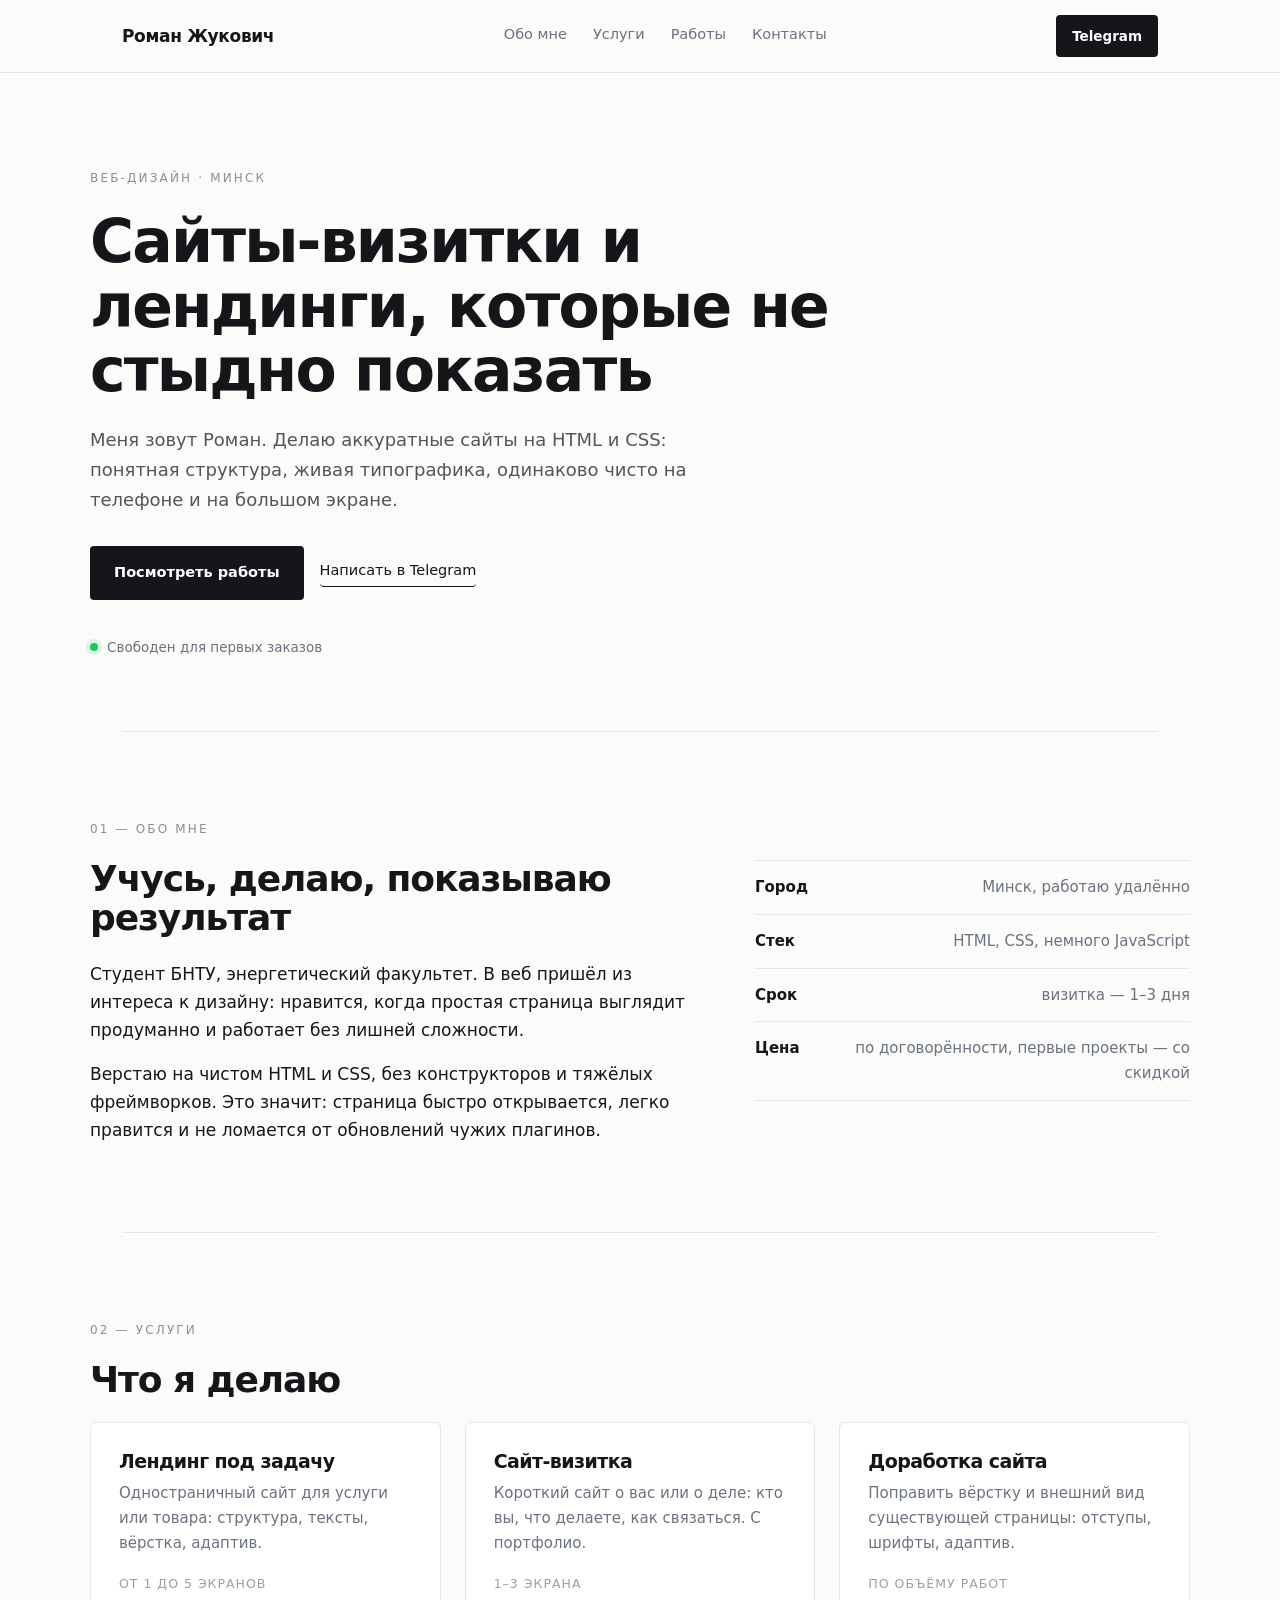
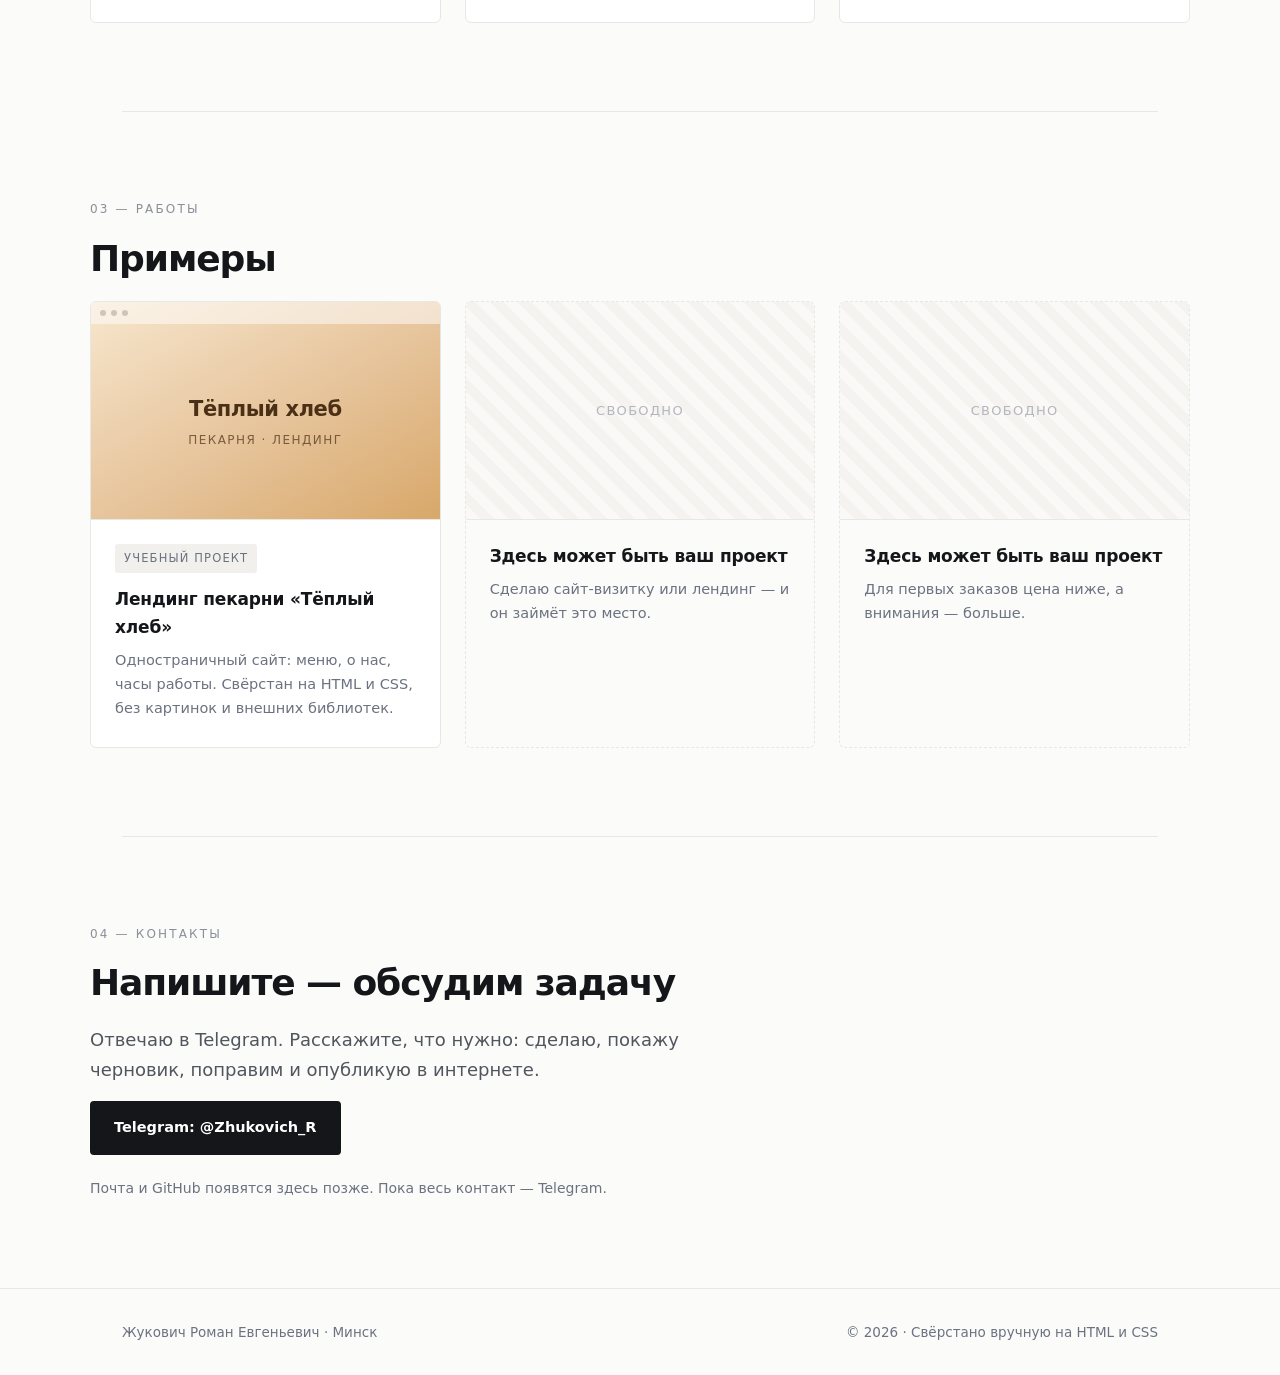
==== index.html @ ef7c9866 "Первый коммит: сайт-визитка и демо-проект пекарни" ====
<!DOCTYPE html>
<html lang="ru">
<head>
<meta charset="utf-8">
<meta name="viewport" content="width=device-width, initial-scale=1">
<title>Роман Жукович — сайты-визитки и лендинги</title>
<meta name="description" content="Начинающий веб-дизайнер из Минска. Сайты-визитки и лендинги на HTML и CSS: понятная структура, аккуратная типографика, адаптив под телефон.">
<link rel="stylesheet" href="style.css">
</head>
<body>

<!-- ================= ШАПКА ================= -->
<header class="site-header">
  <div class="container header-inner">
    <a class="logo" href="index.html">Роман Жукович</a>

    <nav class="nav">
      <a href="#about">Обо мне</a>
      <a href="#services">Услуги</a>
      <a href="#works">Работы</a>
      <a href="#contact">Контакты</a>
    </nav>

    <a class="btn btn-primary btn-small" href="https://t.me/Zhukovich_R" target="_blank" rel="noopener">Telegram</a>
  </div>
</header>

<main>

  <!-- ================= ГЛАВНЫЙ ЭКРАН ================= -->
  <section class="hero container">
    <p class="eyebrow">Веб-дизайн · Минск</p>
    <h1>Сайты-визитки и лендинги, которые не стыдно показать</h1>
    <p class="lead">
      Меня зовут Роман. Делаю аккуратные сайты на HTML и CSS: понятная структура,
      живая типографика, одинаково чисто на телефоне и на большом экране.
    </p>

    <div class="row">
      <a class="btn btn-primary" href="#works">Посмотреть работы</a>
      <a class="btn btn-ghost" href="https://t.me/Zhukovich_R" target="_blank" rel="noopener">Написать в Telegram</a>
    </div>

    <p class="badge"><span class="badge-dot" aria-hidden="true"></span> Свободен для первых заказов</p>
  </section>

  <div class="container"><div class="rule"></div></div>

  <!-- ================= ОБО МНЕ ================= -->
  <section id="about" class="container section">
    <p class="eyebrow">01 — Обо мне</p>

    <div class="two-col">
      <div>
        <h2>Учусь, делаю, показываю результат</h2>
        <p>
          Студент БНТУ, энергетический факультет. В веб пришёл из интереса к дизайну:
          нравится, когда простая страница выглядит продуманно и работает без лишней сложности.
        </p>
        <p>
          Верстаю на чистом HTML и CSS, без конструкторов и тяжёлых фреймворков.
          Это значит: страница быстро открывается, легко правится и не ломается
          от обновлений чужих плагинов.
        </p>
      </div>

      <!-- Короткие факты: клиенту удобно прочитать за 5 секунд -->
      <ul class="facts">
        <li><b>Город</b><span>Минск, работаю удалённо</span></li>
        <li><b>Стек</b><span>HTML, CSS, немного JavaScript</span></li>
        <li><b>Срок</b><span>визитка — 1–3 дня</span></li>
        <li><b>Цена</b><span>по договорённости, первые проекты — со скидкой</span></li>
      </ul>
    </div>
  </section>

  <div class="container"><div class="rule"></div></div>

  <!-- ================= УСЛУГИ ================= -->
  <section id="services" class="container section">
    <p class="eyebrow">02 — Услуги</p>
    <h2>Что я делаю</h2>

    <div class="cards">
      <article class="card">
        <h3>Лендинг под задачу</h3>
        <p>Одностраничный сайт для услуги или товара: структура, тексты, вёрстка, адаптив.</p>
        <p class="card-meta">от 1 до 5 экранов</p>
      </article>

      <article class="card">
        <h3>Сайт-визитка</h3>
        <p>Короткий сайт о вас или о деле: кто вы, что делаете, как связаться. С портфолио.</p>
        <p class="card-meta">1–3 экрана</p>
      </article>

      <article class="card">
        <h3>Доработка сайта</h3>
        <p>Поправить вёрстку и внешний вид существующей страницы: отступы, шрифты, адаптив.</p>
        <p class="card-meta">по объёму работ</p>
      </article>
    </div>
  </section>

  <div class="container"><div class="rule"></div></div>

  <!-- ================= РАБОТЫ ================= -->
  <section id="works" class="container section">
    <p class="eyebrow">03 — Работы</p>
    <h2>Примеры</h2>

    <div class="works">

      <!-- Учебный проект: настоящая ссылка на готовую страницу -->
      <a class="work" href="demo/cafe/index.html">
        <span class="thumb thumb-cafe" aria-hidden="true">
          <span class="thumb-bar"><i></i><i></i><i></i></span>
          <span class="thumb-content">
            <span class="thumb-title">Тёплый хлеб</span>
            <span class="thumb-sub">пекарня · лендинг</span>
          </span>
        </span>
        <span class="work-body">
          <span class="work-tag">Учебный проект</span>
          <strong>Лендинг пекарни «Тёплый хлеб»</strong>
          <span class="work-desc">Одностраничный сайт: меню, о нас, часы работы. Свёрстан на HTML и CSS, без картинок и внешних библиотек.</span>
        </span>
      </a>

      <!-- Свободные слоты: показывают, что портфолио растёт -->
      <article class="work work-empty">
        <span class="thumb thumb-empty" aria-hidden="true"><span>свободно</span></span>
        <span class="work-body">
          <strong>Здесь может быть ваш проект</strong>
          <span class="work-desc">Сделаю сайт-визитку или лендинг — и он займёт это место.</span>
        </span>
      </article>

      <article class="work work-empty">
        <span class="thumb thumb-empty" aria-hidden="true"><span>свободно</span></span>
        <span class="work-body">
          <strong>Здесь может быть ваш проект</strong>
          <span class="work-desc">Для первых заказов цена ниже, а внимания — больше.</span>
        </span>
      </article>

    </div>
  </section>

  <div class="container"><div class="rule"></div></div>

  <!-- ================= КОНТАКТЫ ================= -->
  <section id="contact" class="container section">
    <p class="eyebrow">04 — Контакты</p>
    <h2>Напишите — обсудим задачу</h2>
    <p class="lead">
      Отвечаю в Telegram. Расскажите, что нужно: сделаю, покажу черновик,
      поправим и опубликую в интернете.
    </p>

    <div class="row">
      <a class="btn btn-primary" href="https://t.me/Zhukovich_R" target="_blank" rel="noopener">Telegram: @Zhukovich_R</a>
    </div>

    <!-- TODO: когда появится почта или GitHub — добавить ссылки сюда -->
    <p class="contact-note">
      Почта и GitHub появятся здесь позже. Пока весь контакт — Telegram.
    </p>
  </section>

</main>

<!-- ================= ПОДВАЛ ================= -->
<footer class="site-footer">
  <div class="container footer-inner">
    <p>Жукович Роман Евгеньевич · Минск</p>
    <p>© 2026 · Свёрстано вручную на HTML и CSS</p>
  </div>
</footer>

</body>
</html>
---- style.css ----
/* ============================================================
   Сайт-визитка Романа Жуковича.
   Стиль — «светлый минимализм» (вариант A): много воздуха,
   строгая типографика, один тёмный акцент, тонкие линии.
   ============================================================ */

/* --- Переменные: меняешь здесь — меняется весь сайт --- */
:root {
  --bg: #fbfbfa;          /* фон страницы */
  --surface: #ffffff;     /* фон карточек */
  --ink: #14161a;         /* основной текст и акцент */
  --muted: #6b7280;       /* второстепенный текст */
  --line: #e7e7e3;        /* тонкие линии и рамки */

  --radius: 6px;
  --container: 1100px;
  --pad: 32px;
}

/* --- Базовая зачистка стилей --- */
* { box-sizing: border-box; }

html { scroll-behavior: smooth; }

body {
  margin: 0;
  background: var(--bg);
  color: var(--ink);
  font-family: ui-sans-serif, system-ui, "Segoe UI", Roboto, Arial, sans-serif;
  font-size: 17px;
  line-height: 1.65;
  -webkit-font-smoothing: antialiased;
}

h1, h2, h3 { margin: 0; font-weight: 600; letter-spacing: -.03em; line-height: 1.08; }
h1 { font-size: clamp(34px, 5vw, 60px); max-width: 20ch; }
h2 { font-size: clamp(24px, 3vw, 36px); margin-bottom: 22px; }
h3 { font-size: 19px; margin-bottom: 10px; }

p { margin: 0 0 16px; }
p:last-child { margin-bottom: 0; }

a { color: inherit; }

/* Видимый фокус для клавиатуры — базовая доступность */
a:focus-visible, button:focus-visible {
  outline: 2px solid #2563eb;
  outline-offset: 3px;
  border-radius: 3px;
}

/* --- Сетка --- */
.container {
  max-width: var(--container);
  margin: 0 auto;
  padding: 0 var(--pad);
}

.section { padding: 88px 0; }

.rule { height: 1px; background: var(--line); }

/* --- Шапка --- */
.site-header {
  position: sticky;
  top: 0;
  z-index: 10;
  background: rgba(251, 251, 250, .88);
  backdrop-filter: blur(10px);
  border-bottom: 1px solid var(--line);
}

.header-inner {
  display: flex;
  align-items: center;
  justify-content: space-between;
  gap: 24px;
  min-height: 72px;
}

.logo {
  font-weight: 600;
  letter-spacing: -.02em;
  text-decoration: none;
  white-space: nowrap;
}

.nav {
  display: flex;
  gap: 26px;
  font-size: 14.5px;
}

.nav a {
  text-decoration: none;
  color: var(--muted);
  padding-bottom: 2px;
  border-bottom: 1px solid transparent;
  transition: color .15s, border-color .15s;
}

.nav a:hover { color: var(--ink); border-color: var(--ink); }

/* --- Кнопки --- */
.btn {
  display: inline-block;
  text-decoration: none;
  font-size: 14.5px;
  font-weight: 600;
  border-radius: 4px;
  transition: transform .15s, opacity .15s;
}

.btn-primary {
  background: var(--ink);
  color: #fff;
  padding: 15px 24px;
}

.btn-primary:hover { opacity: .86; transform: translateY(-1px); }

.btn-ghost {
  color: var(--ink);
  border-bottom: 1px solid var(--ink);
  padding-bottom: 3px;
  font-weight: 500;
}

.btn-small { padding: 10px 16px; font-size: 13.5px; }

/* --- Мелкие подписи --- */
.eyebrow {
  font-size: 12px;
  letter-spacing: .18em;
  text-transform: uppercase;
  color: #8a8f98;
  margin-bottom: 20px;
}

.lead {
  font-size: 18px;
  color: #51565e;
  max-width: 58ch;
}

.row { display: flex; flex-wrap: wrap; gap: 16px; align-items: center; }

/* --- Главный экран --- */
.hero { padding: 96px 0 72px; }
.hero h1 { margin-bottom: 22px; }
.hero .lead { margin-bottom: 32px; }

.badge {
  display: inline-flex;
  align-items: center;
  gap: 9px;
  margin-top: 36px;
  font-size: 13.5px;
  color: var(--muted);
}

.badge-dot {
  width: 8px;
  height: 8px;
  border-radius: 50%;
  background: #22c55e;
  box-shadow: 0 0 0 4px rgba(34, 197, 94, .14);
}

/* --- Две колонки (текст + факты) --- */
.two-col {
  display: grid;
  grid-template-columns: minmax(0, 1.4fr) minmax(0, 1fr);
  gap: 56px;
  align-items: start;
}

.facts { list-style: none; margin: 0; padding: 0; }

.facts li {
  display: flex;
  justify-content: space-between;
  gap: 20px;
  padding: 14px 0;
  border-top: 1px solid var(--line);
  font-size: 15px;
}

.facts li:last-child { border-bottom: 1px solid var(--line); }
.facts b { font-weight: 600; white-space: nowrap; }
.facts span { color: var(--muted); text-align: right; }

/* --- Карточки услуг --- */
.cards {
  display: grid;
  grid-template-columns: repeat(3, minmax(0, 1fr));
  gap: 24px;
}

.card {
  background: var(--surface);
  border: 1px solid var(--line);
  border-radius: var(--radius);
  padding: 28px;
  transition: transform .18s, border-color .18s, box-shadow .18s;
}

.card:hover {
  transform: translateY(-3px);
  border-color: #cfcfc9;
  box-shadow: 0 10px 26px rgba(15, 20, 40, .06);
}

.card p { color: var(--muted); font-size: 15px; }

.card-meta {
  margin-top: 18px;
  font-size: 12.5px !important;
  letter-spacing: .08em;
  text-transform: uppercase;
  color: #9aa0a8 !important;
}

/* --- Работы --- */
.works {
  display: grid;
  grid-template-columns: repeat(3, minmax(0, 1fr));
  gap: 24px;
}

.work {
  display: block;
  text-decoration: none;
  color: inherit;
  background: var(--surface);
  border: 1px solid var(--line);
  border-radius: var(--radius);
  overflow: hidden;
  transition: transform .18s, border-color .18s, box-shadow .18s;
}

.work:hover {
  transform: translateY(-3px);
  border-color: #cfcfc9;
  box-shadow: 0 10px 26px rgba(15, 20, 40, .06);
}

/* Свободный слот: пунктирная рамка и без «подпрыгивания» —
   так сразу видно, что работы здесь пока нет */
.work-empty {
  border-style: dashed;
  background: transparent;
}

.work-empty:hover {
  transform: none;
  border-color: #d8d8d2;
  box-shadow: none;
}

/* Миниатюра «как окно браузера», нарисованная только на CSS */
.thumb {
  display: block;
  position: relative;
  aspect-ratio: 16 / 10;
  border-bottom: 1px solid var(--line);
  overflow: hidden;
}

.thumb-cafe { background: linear-gradient(150deg, #f7e6cd 0%, #e6c39a 55%, #d8a86a 100%); }

.thumb-bar {
  position: absolute;
  top: 0; left: 0; right: 0;
  height: 22px;
  display: flex;
  align-items: center;
  gap: 5px;
  padding: 0 9px;
  background: rgba(255, 255, 255, .5);
}

.thumb-bar i {
  width: 6px; height: 6px;
  border-radius: 50%;
  background: rgba(0, 0, 0, .18);
}

.thumb-content {
  position: absolute;
  inset: 22px 0 0 0;
  display: flex;
  flex-direction: column;
  align-items: center;
  justify-content: center;
  gap: 5px;
  color: #4a3116;
}

.thumb-title { font-size: 21px; font-weight: 600; letter-spacing: -.02em; }
.thumb-sub { font-size: 12px; letter-spacing: .12em; text-transform: uppercase; opacity: .7; }

.thumb-empty {
  display: flex;
  align-items: center;
  justify-content: center;
  background: repeating-linear-gradient(45deg, #faf9f7, #faf9f7 10px, #f4f3f0 10px, #f4f3f0 20px);
  color: #b3b7bd;
  font-size: 13px;
  letter-spacing: .1em;
  text-transform: uppercase;
}

.work-body { display: block; padding: 22px 24px 26px; }

.work-tag {
  display: inline-block;
  margin-bottom: 12px;
  padding: 5px 9px;
  border-radius: 3px;
  background: #f1f0ec;
  font-size: 11.5px;
  letter-spacing: .1em;
  text-transform: uppercase;
  color: #6b7280;
}

.work-body strong { display: block; font-size: 17px; margin-bottom: 8px; letter-spacing: -.01em; }
.work-desc { display: block; font-size: 14.5px; color: var(--muted); }

/* --- Контакты --- */
.contact-note { margin-top: 22px; font-size: 14px; color: var(--muted); }

/* --- Подвал --- */
.site-footer {
  border-top: 1px solid var(--line);
  padding: 32px 0;
  font-size: 13.5px;
  color: var(--muted);
}

.footer-inner {
  display: flex;
  flex-wrap: wrap;
  gap: 12px;
  justify-content: space-between;
}

.footer-inner p { margin: 0; }

/* ============================================================
   Адаптив: на планшете и телефоне колонки складываются
   ============================================================ */
@media (max-width: 900px) {
  .nav { display: none; }              /* на телефоне меню скрыто — контакт в кнопке справа */
  .two-col { grid-template-columns: 1fr; gap: 34px; }
  .cards, .works { grid-template-columns: 1fr 1fr; }
}

@media (max-width: 620px) {
  :root { --pad: 20px; }
  body { font-size: 16px; }
  .section { padding: 60px 0; }
  .hero { padding: 64px 0 48px; }
  .cards, .works { grid-template-columns: 1fr; }
  .facts li { display: block; }
  .facts span { text-align: left; display: block; margin-top: 4px; }
}
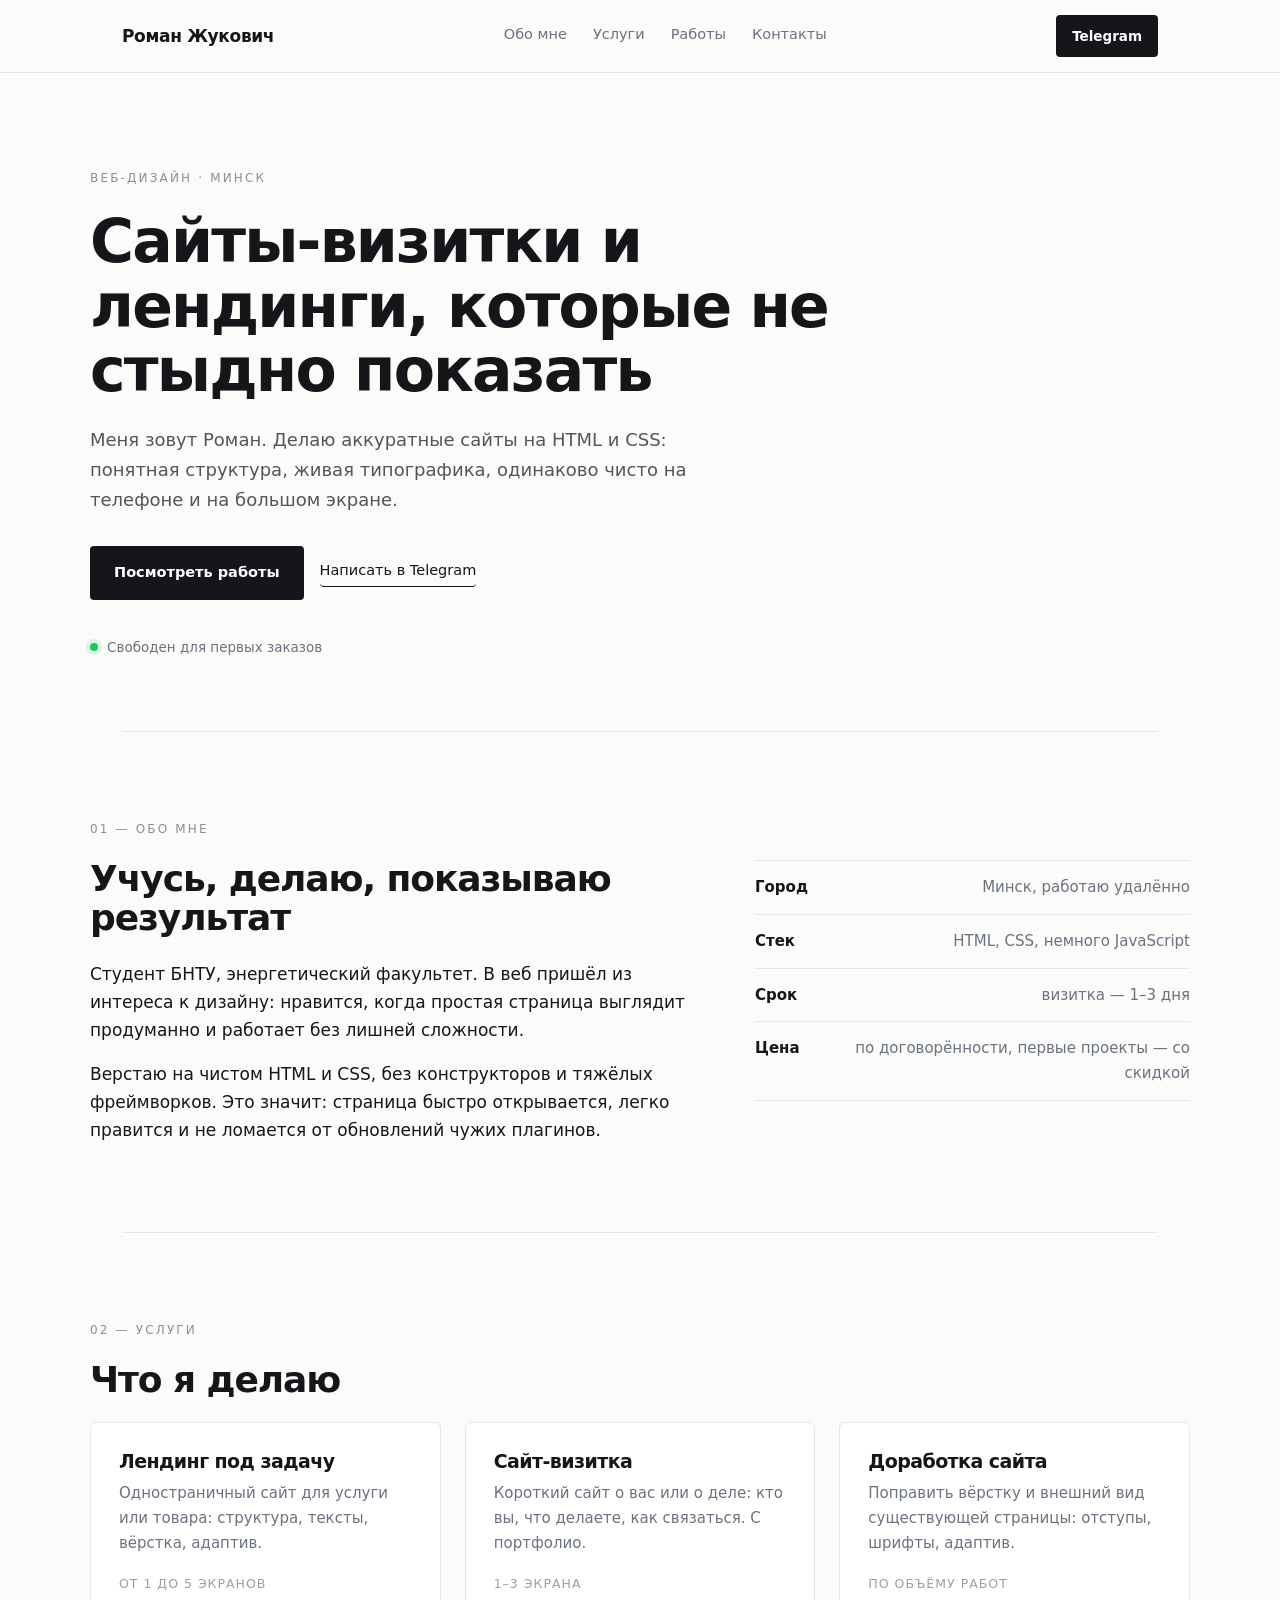
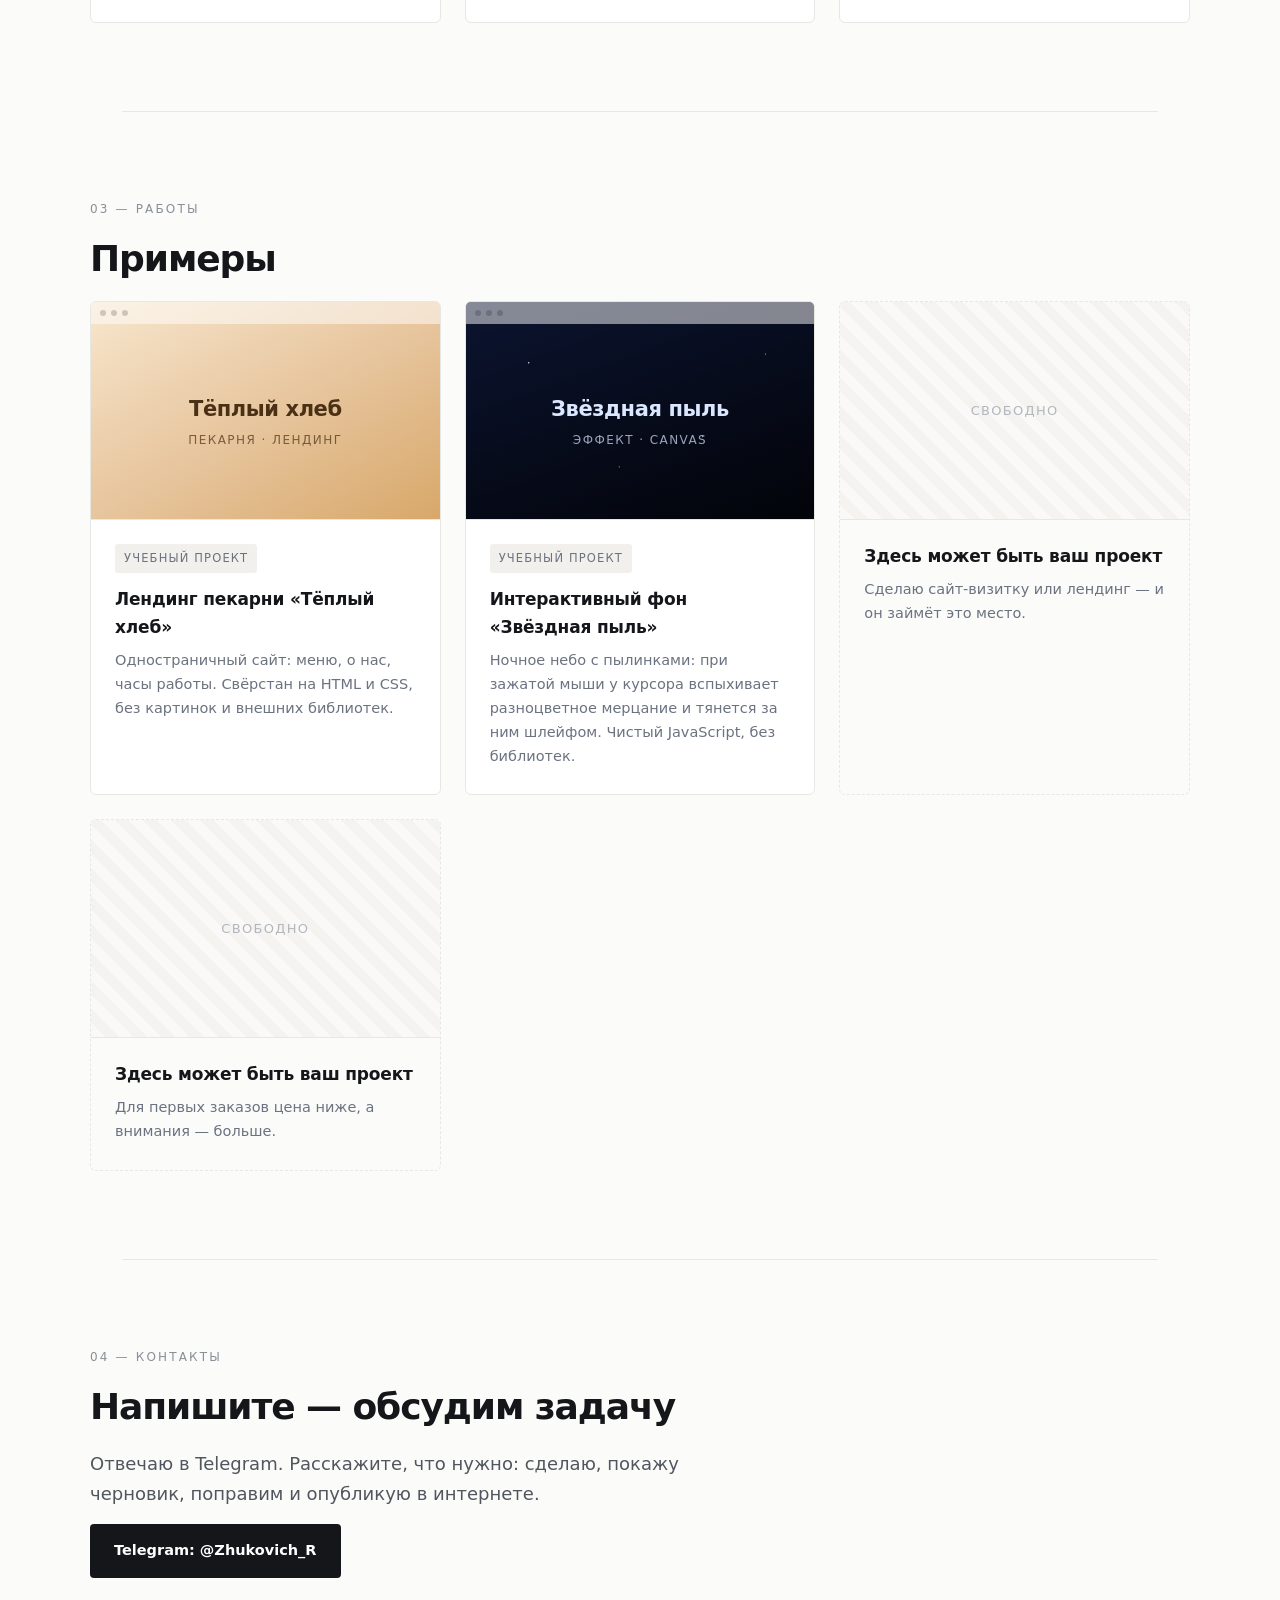
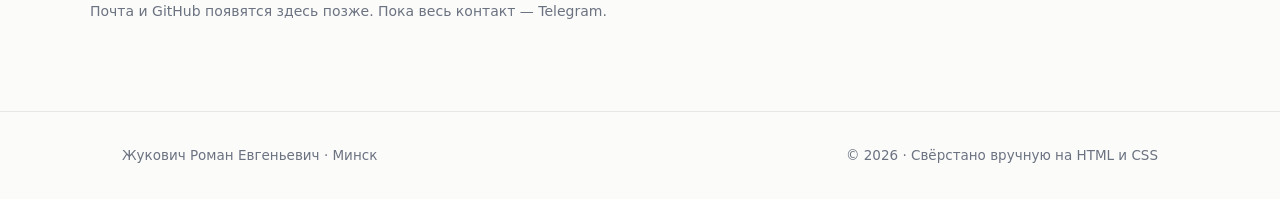
==== commit 34222b60: "Демо «Звёздная пыль»: ночное небо с искрами, вихрем и панелью настроек" ====
--- a/index.html
+++ b/index.html
@@ -127,7 +127,23 @@
         </span>
       </a>
 
-      <!-- Свободные слоты: показывают, что портфолио растёт -->
+      <!-- Демо-проект: интерактивный фон с частицами -->
+      <a class="work" href="demo/stars/index.html">
+        <span class="thumb thumb-stars" aria-hidden="true">
+          <span class="thumb-bar"><i></i><i></i><i></i></span>
+          <span class="thumb-content">
+            <span class="thumb-title">Звёздная пыль</span>
+            <span class="thumb-sub">эффект · canvas</span>
+          </span>
+        </span>
+        <span class="work-body">
+          <span class="work-tag">Учебный проект</span>
+          <strong>Интерактивный фон «Звёздная пыль»</strong>
+          <span class="work-desc">Ночное небо с пылинками: при зажатой мыши у курсора вспыхивает разноцветное мерцание и тянется за ним шлейфом. Чистый JavaScript, без библиотек.</span>
+        </span>
+      </a>
+
+      <!-- Свободный слот: показывает, что портфолио растёт -->
       <article class="work work-empty">
         <span class="thumb thumb-empty" aria-hidden="true"><span>свободно</span></span>
         <span class="work-body">
--- a/style.css
+++ b/style.css
@@ -268,6 +268,20 @@
 }
 
 .thumb-cafe { background: linear-gradient(150deg, #f7e6cd 0%, #e6c39a 55%, #d8a86a 100%); }
+
+/* Миниатюра демо «Звёздная пыль» — то же ночное небо, что и на самой странице:
+   градиент плюс несколько «пылинок» из точечных градиентов */
+.thumb-stars {
+  background:
+    radial-gradient(2px 2px at 18% 28%, rgba(255, 255, 255, .95), rgba(255, 255, 255, 0) 60%),
+    radial-gradient(2px 2px at 68% 62%, rgba(200, 220, 255, .9), rgba(200, 220, 255, 0) 60%),
+    radial-gradient(1.5px 1.5px at 44% 76%, rgba(255, 220, 180, .85), rgba(255, 220, 180, 0) 60%),
+    radial-gradient(1.5px 1.5px at 86% 24%, rgba(255, 255, 255, .8), rgba(255, 255, 255, 0) 60%),
+    linear-gradient(160deg, #0b1430 0%, #060a18 60%, #020409 100%);
+}
+
+/* На тёмной миниатюре подписи должны быть светлыми */
+.thumb-stars .thumb-content { color: #dbe6ff; }
 
 .thumb-bar {
   position: absolute;
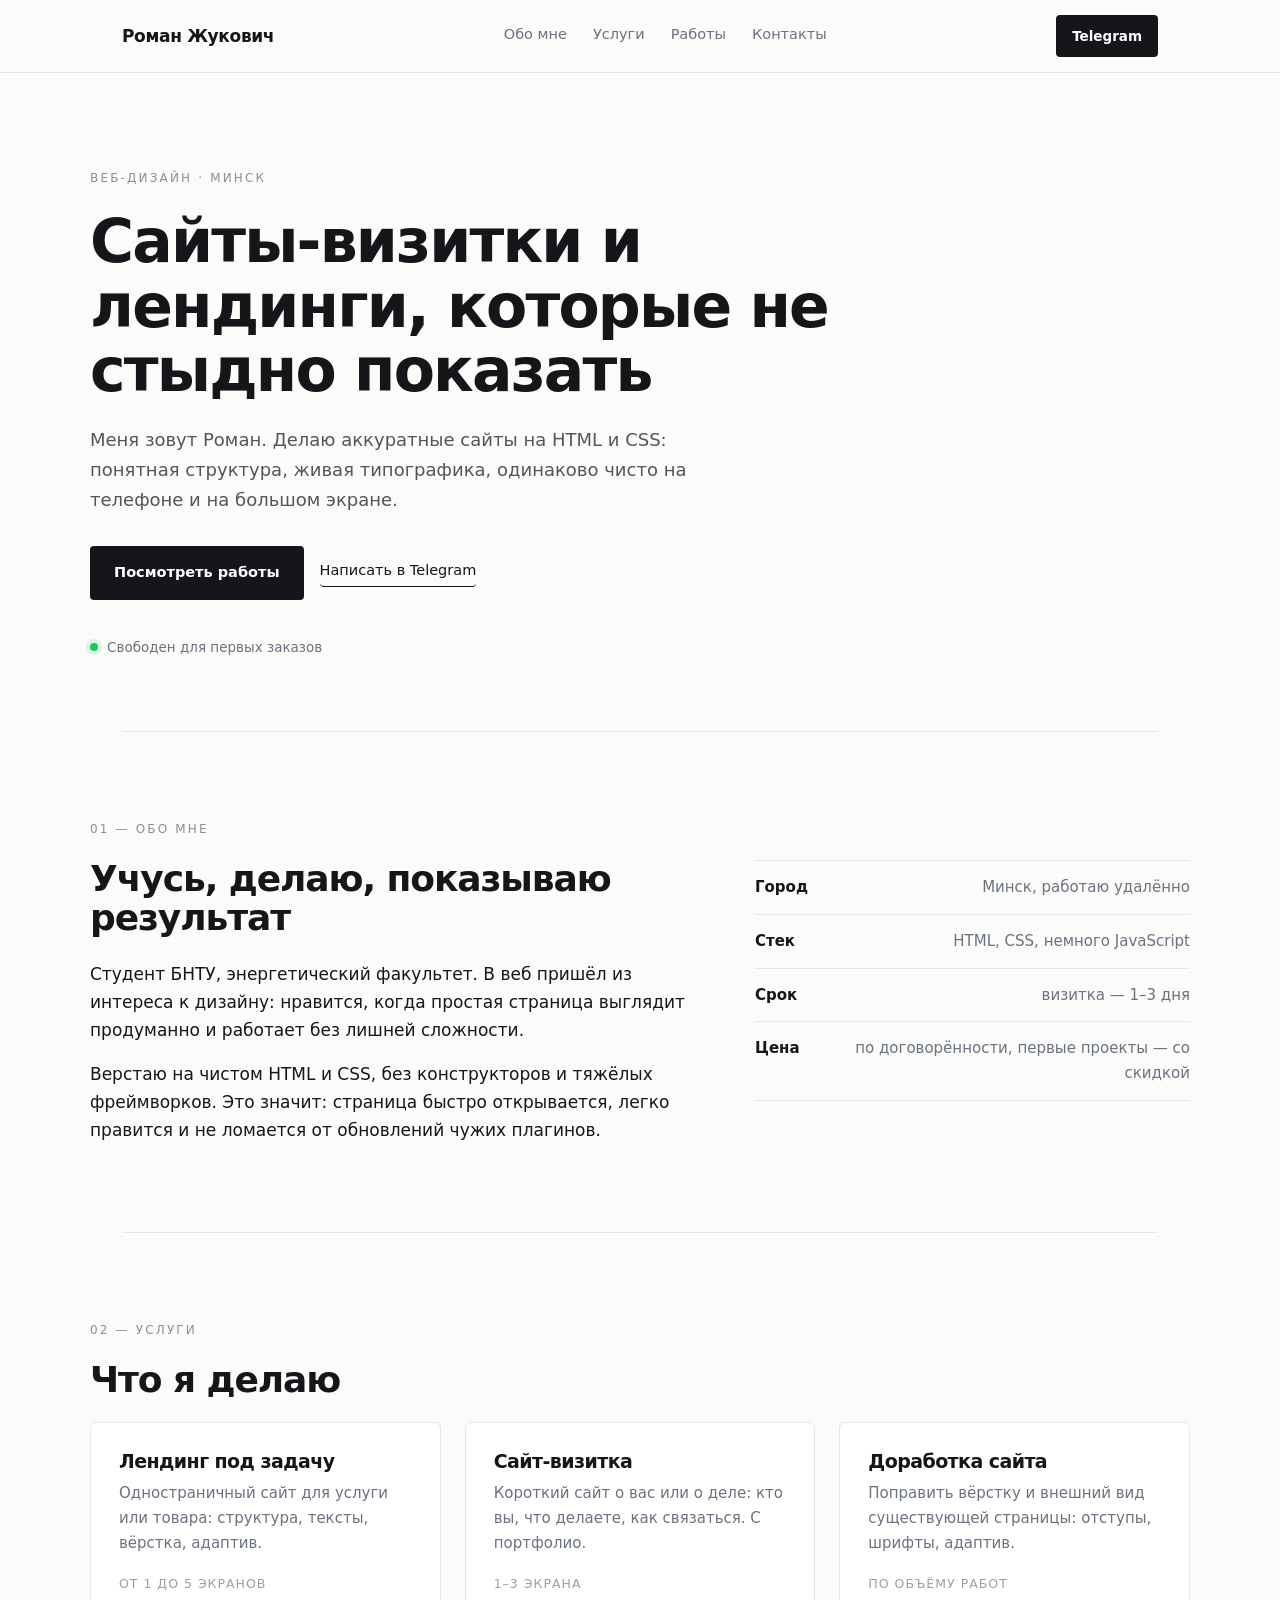
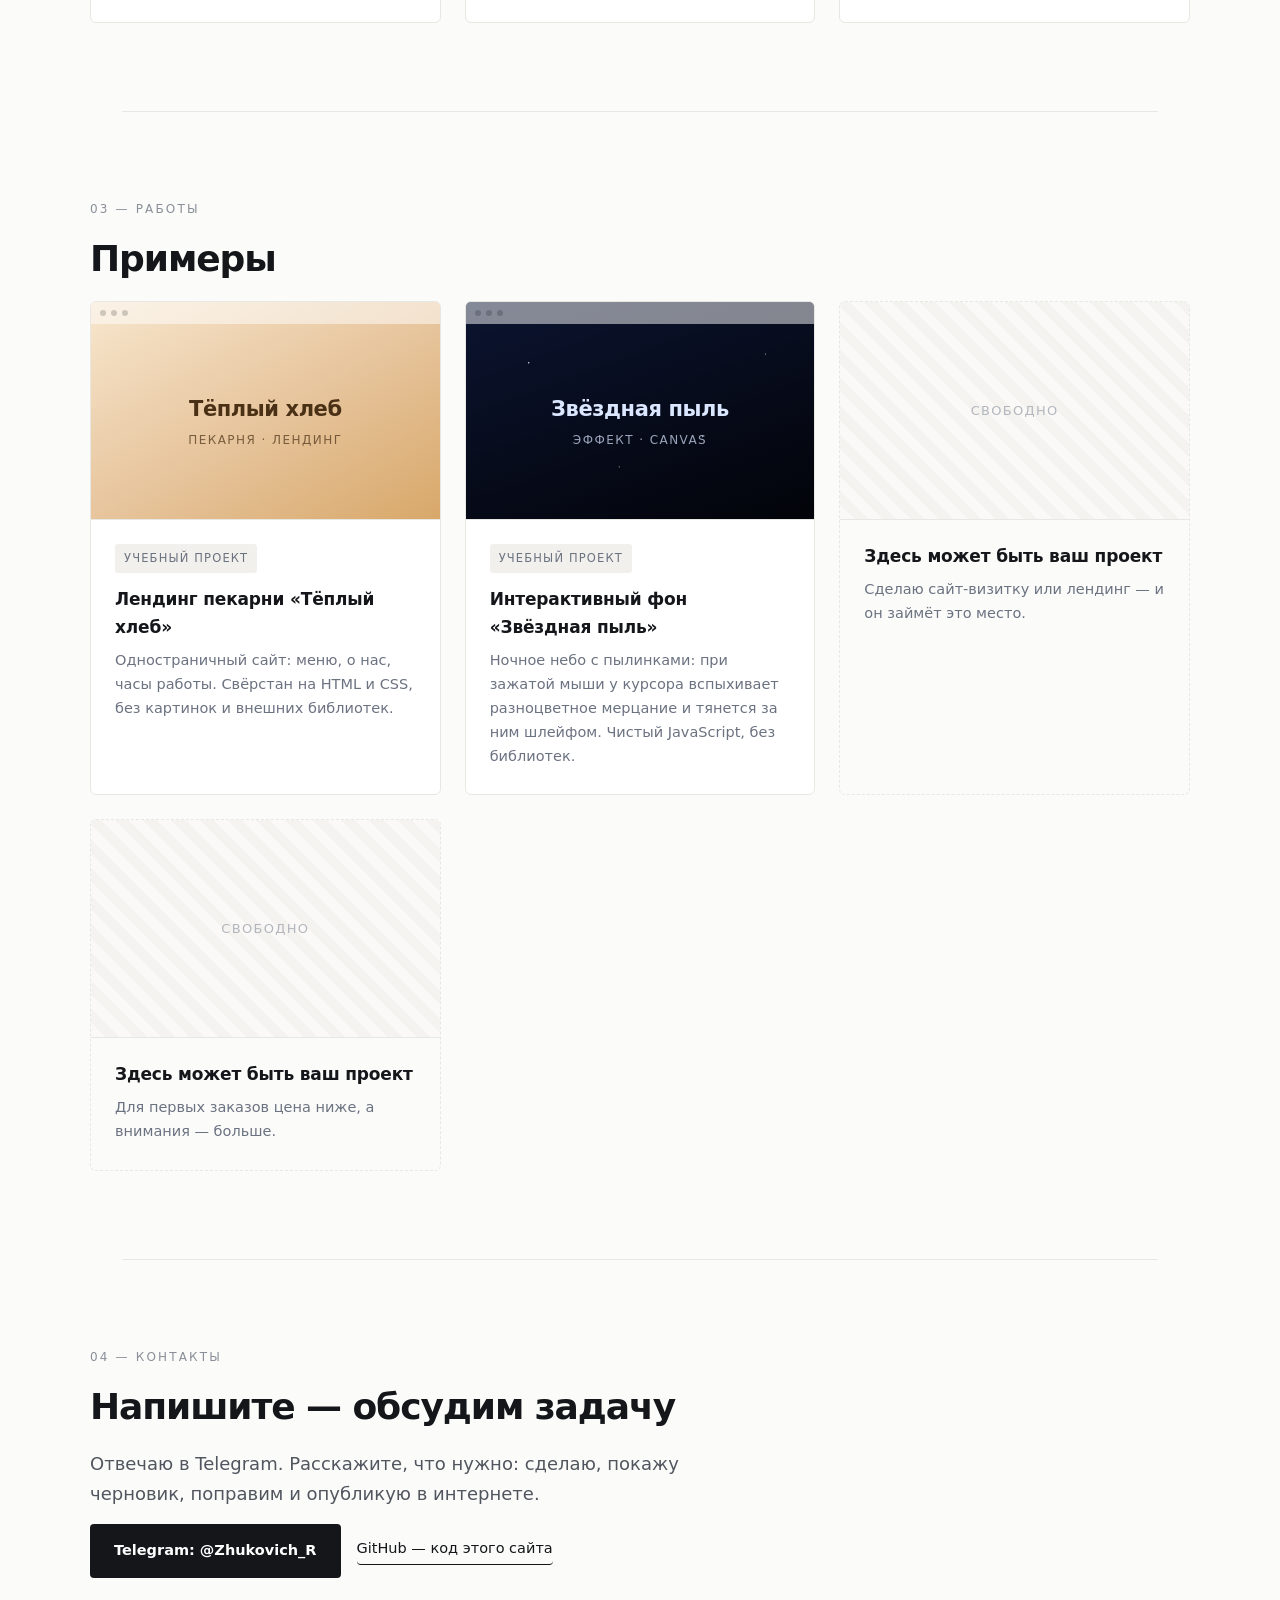
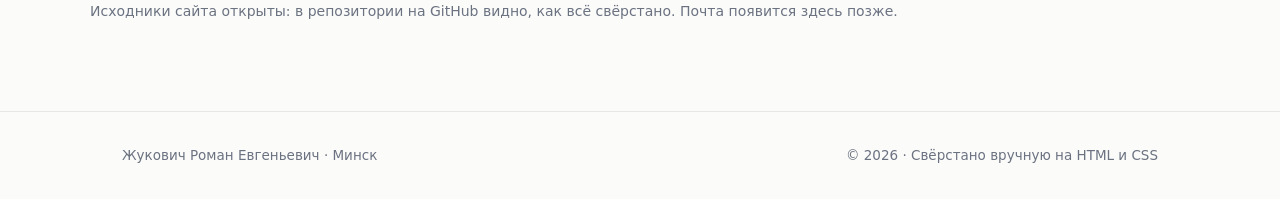
==== commit 21ea76fe: "Значки сайта (favicon) и ссылка на GitHub в контактах" ====
--- a/index.html
+++ b/index.html
@@ -5,6 +5,7 @@
 <meta name="viewport" content="width=device-width, initial-scale=1">
 <title>Роман Жукович — сайты-визитки и лендинги</title>
 <meta name="description" content="Начинающий веб-дизайнер из Минска. Сайты-визитки и лендинги на HTML и CSS: понятная структура, аккуратная типографика, адаптив под телефон.">
+<link rel="icon" href="favicon.svg" type="image/svg+xml">
 <link rel="stylesheet" href="style.css">
 </head>
 <body>
@@ -176,11 +177,12 @@
 
     <div class="row">
       <a class="btn btn-primary" href="https://t.me/Zhukovich_R" target="_blank" rel="noopener">Telegram: @Zhukovich_R</a>
-    </div>
-
-    <!-- TODO: когда появится почта или GitHub — добавить ссылки сюда -->
+      <a class="btn btn-ghost" href="https://github.com/romazykovich09-hue" target="_blank" rel="noopener">GitHub — код этого сайта</a>
+    </div>
+
     <p class="contact-note">
-      Почта и GitHub появятся здесь позже. Пока весь контакт — Telegram.
+      Исходники сайта открыты: в репозитории на GitHub видно, как всё свёрстано.
+      Почта появится здесь позже.
     </p>
   </section>
 
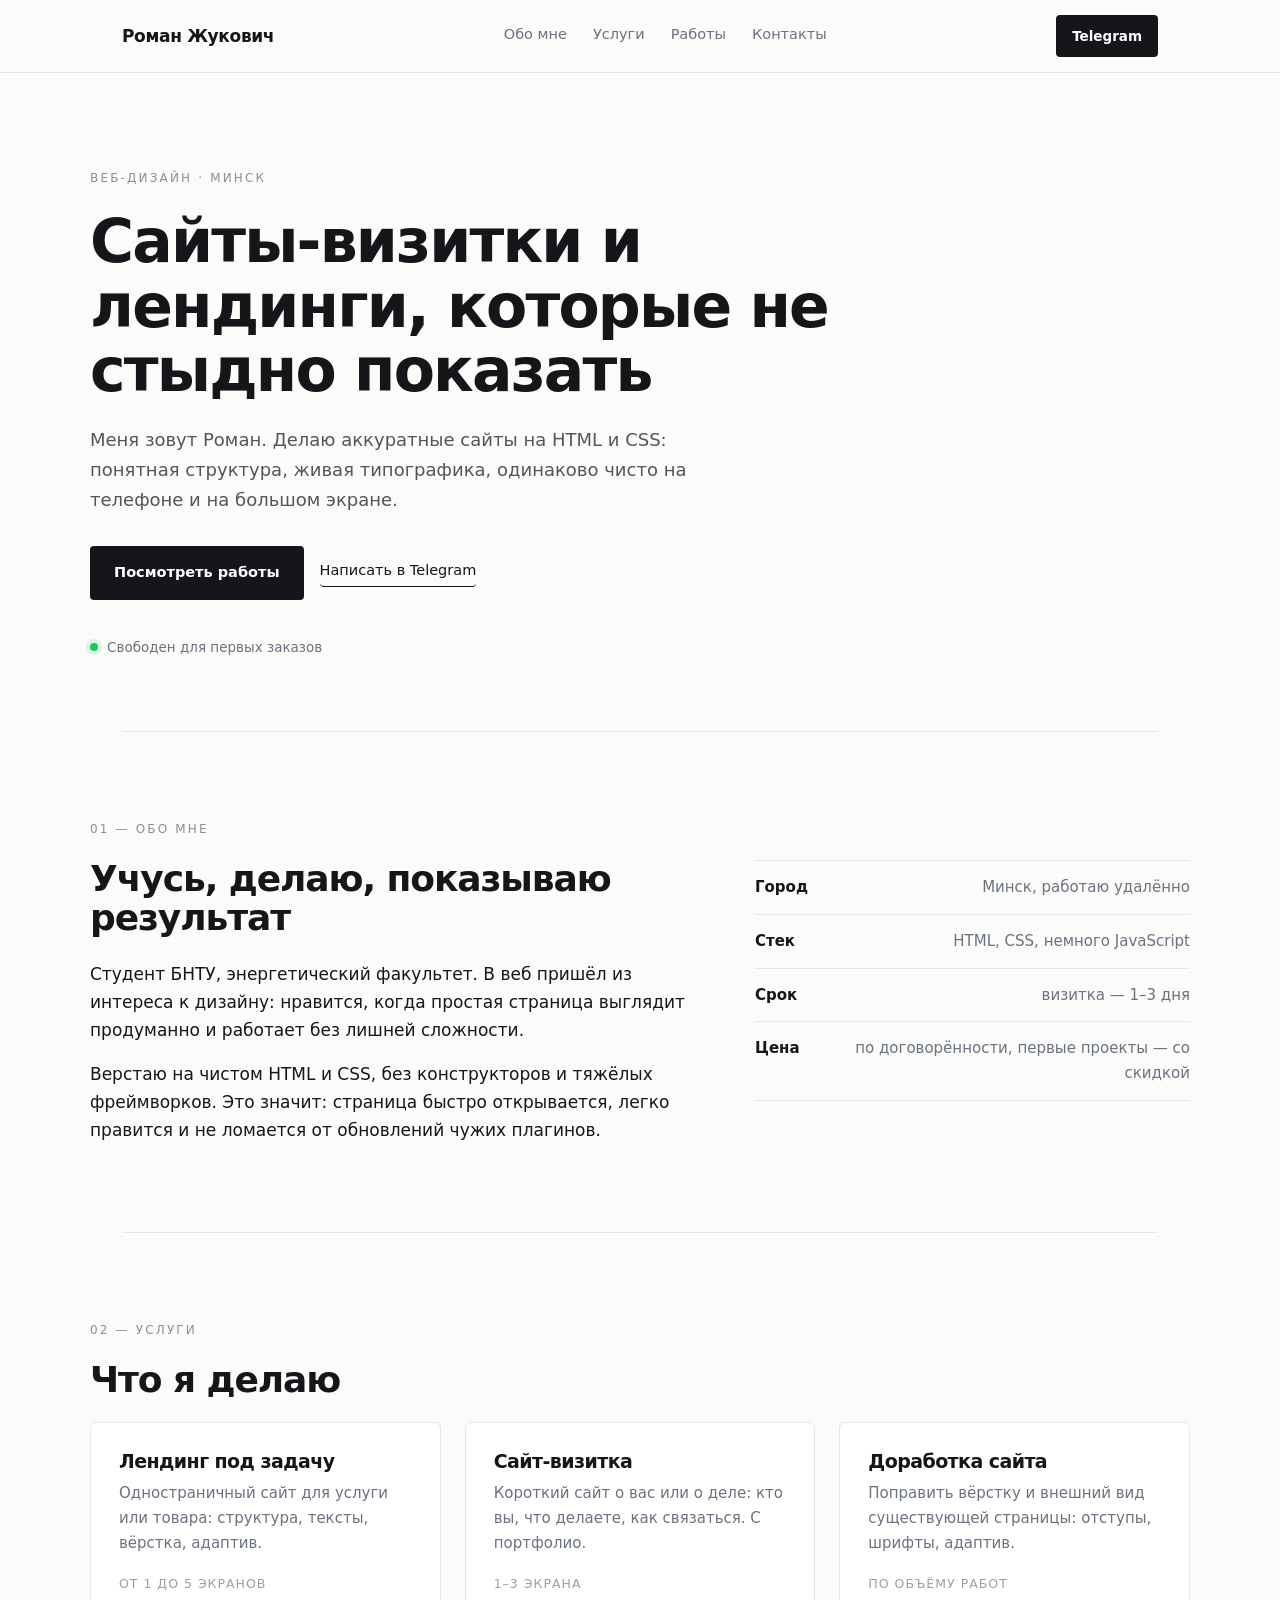
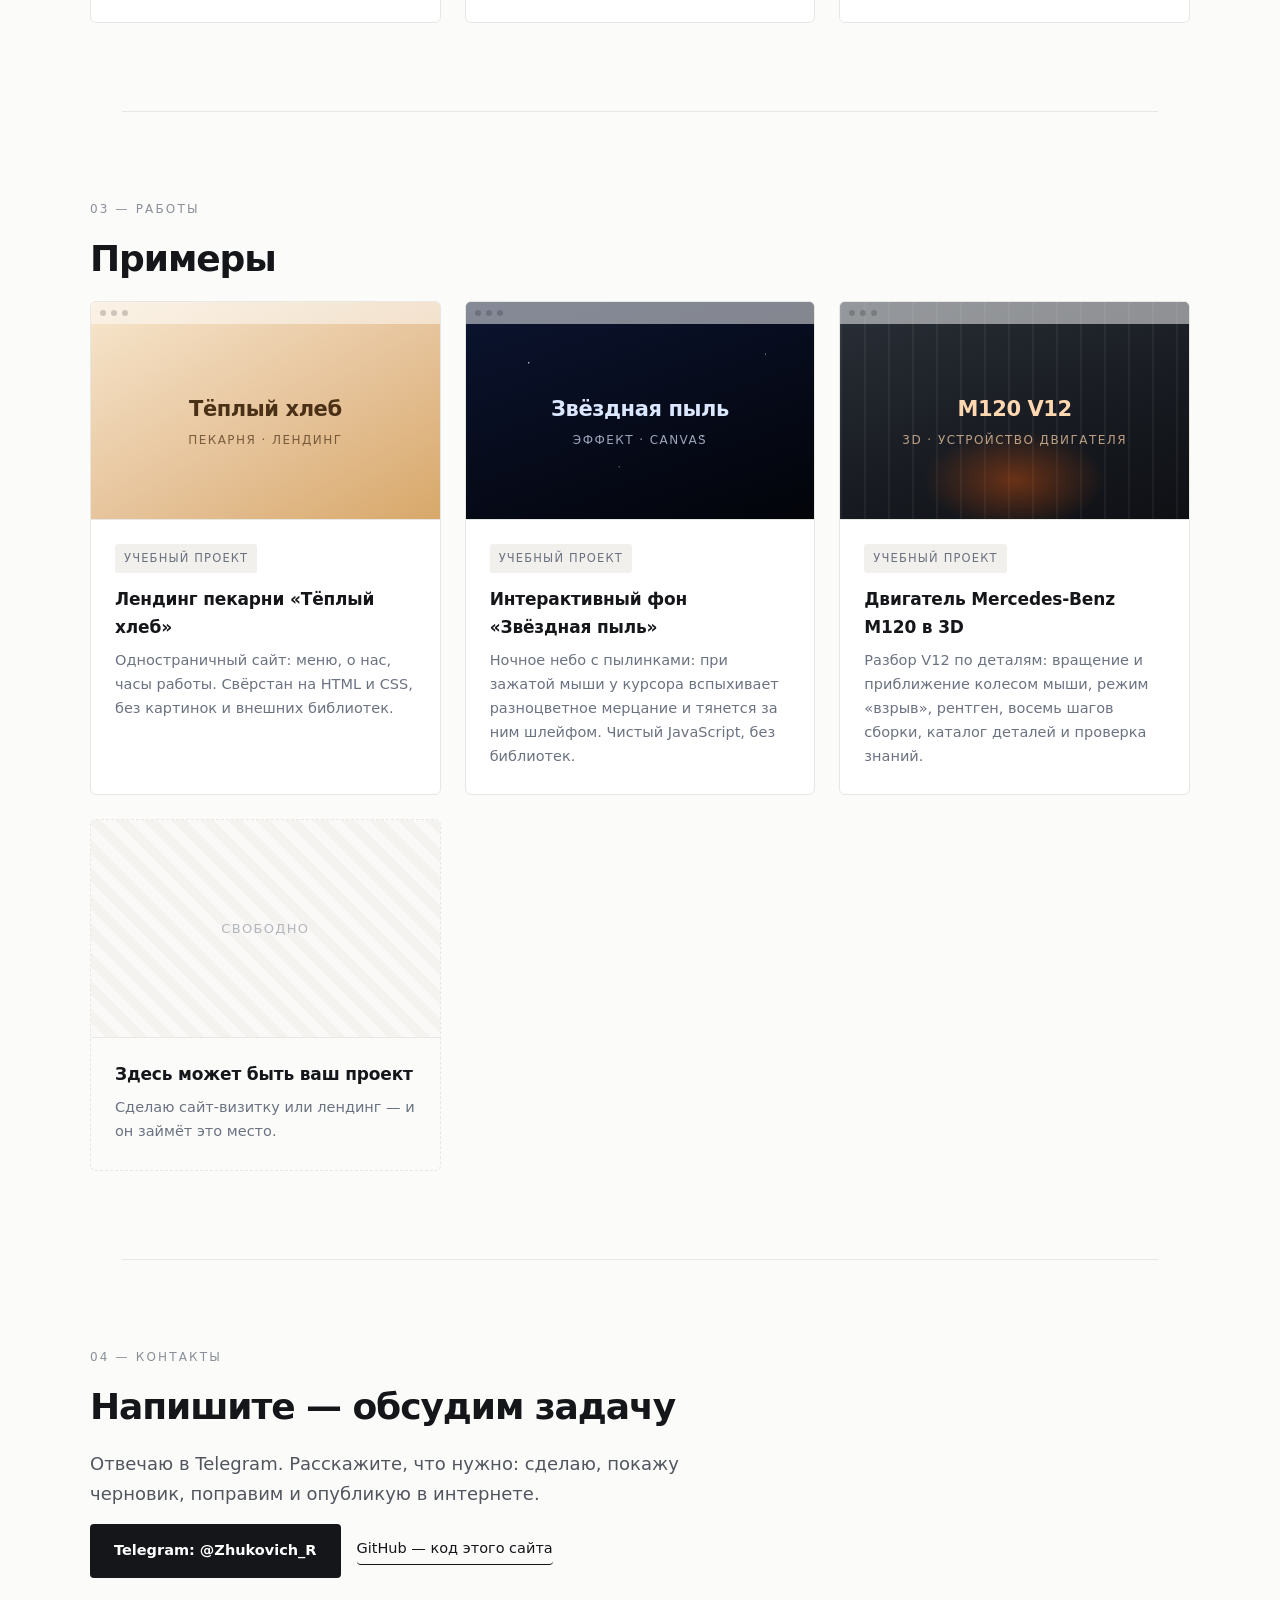
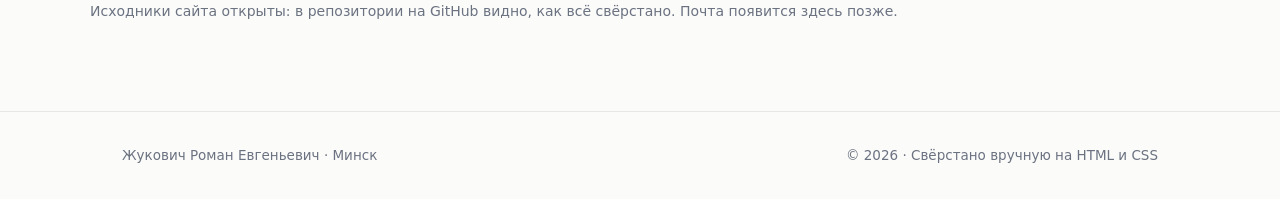
==== commit 94875173: "Третья работа: 3D-разбор двигателя Mercedes-Benz M120 — тренажёр разборки по порядку, детализация и " ====
--- a/index.html
+++ b/index.html
@@ -144,20 +144,28 @@
         </span>
       </a>
 
+      <!-- Демо-проект: интерактивная 3D-модель двигателя -->
+      <a class="work" href="demo/v12/index.html">
+        <span class="thumb thumb-v12" aria-hidden="true">
+          <span class="thumb-bar"><i></i><i></i><i></i></span>
+          <span class="thumb-content">
+            <span class="thumb-title">M120 V12</span>
+            <span class="thumb-sub">3D · устройство двигателя</span>
+          </span>
+        </span>
+        <span class="work-body">
+          <span class="work-tag">Учебный проект</span>
+          <strong>Двигатель Mercedes-Benz M120 в 3D</strong>
+          <span class="work-desc">Разбор V12 по деталям: вращение и приближение колесом мыши, режим «взрыв», рентген, восемь шагов сборки, каталог деталей и проверка знаний.</span>
+        </span>
+      </a>
+
       <!-- Свободный слот: показывает, что портфолио растёт -->
       <article class="work work-empty">
         <span class="thumb thumb-empty" aria-hidden="true"><span>свободно</span></span>
         <span class="work-body">
           <strong>Здесь может быть ваш проект</strong>
           <span class="work-desc">Сделаю сайт-визитку или лендинг — и он займёт это место.</span>
-        </span>
-      </article>
-
-      <article class="work work-empty">
-        <span class="thumb thumb-empty" aria-hidden="true"><span>свободно</span></span>
-        <span class="work-body">
-          <strong>Здесь может быть ваш проект</strong>
-          <span class="work-desc">Для первых заказов цена ниже, а внимания — больше.</span>
         </span>
       </article>
 
--- a/style.css
+++ b/style.css
@@ -282,6 +282,16 @@
 
 /* На тёмной миниатюре подписи должны быть светлыми */
 .thumb-stars .thumb-content { color: #dbe6ff; }
+
+/* Миниатюра демо «M120 V12» — гараж: тёмный металл, оранжевый сигнальный свет */
+.thumb-v12 {
+  background:
+    radial-gradient(130px 70px at 50% 82%, rgba(234, 88, 12, .40), rgba(234, 88, 12, 0) 70%),
+    repeating-linear-gradient(90deg, rgba(255, 255, 255, .05) 0 2px, rgba(0, 0, 0, 0) 2px 24px),
+    linear-gradient(160deg, #2a3038 0%, #171a20 60%, #0e1014 100%);
+}
+
+.thumb-v12 .thumb-content { color: #ffd7b0; }
 
 .thumb-bar {
   position: absolute;
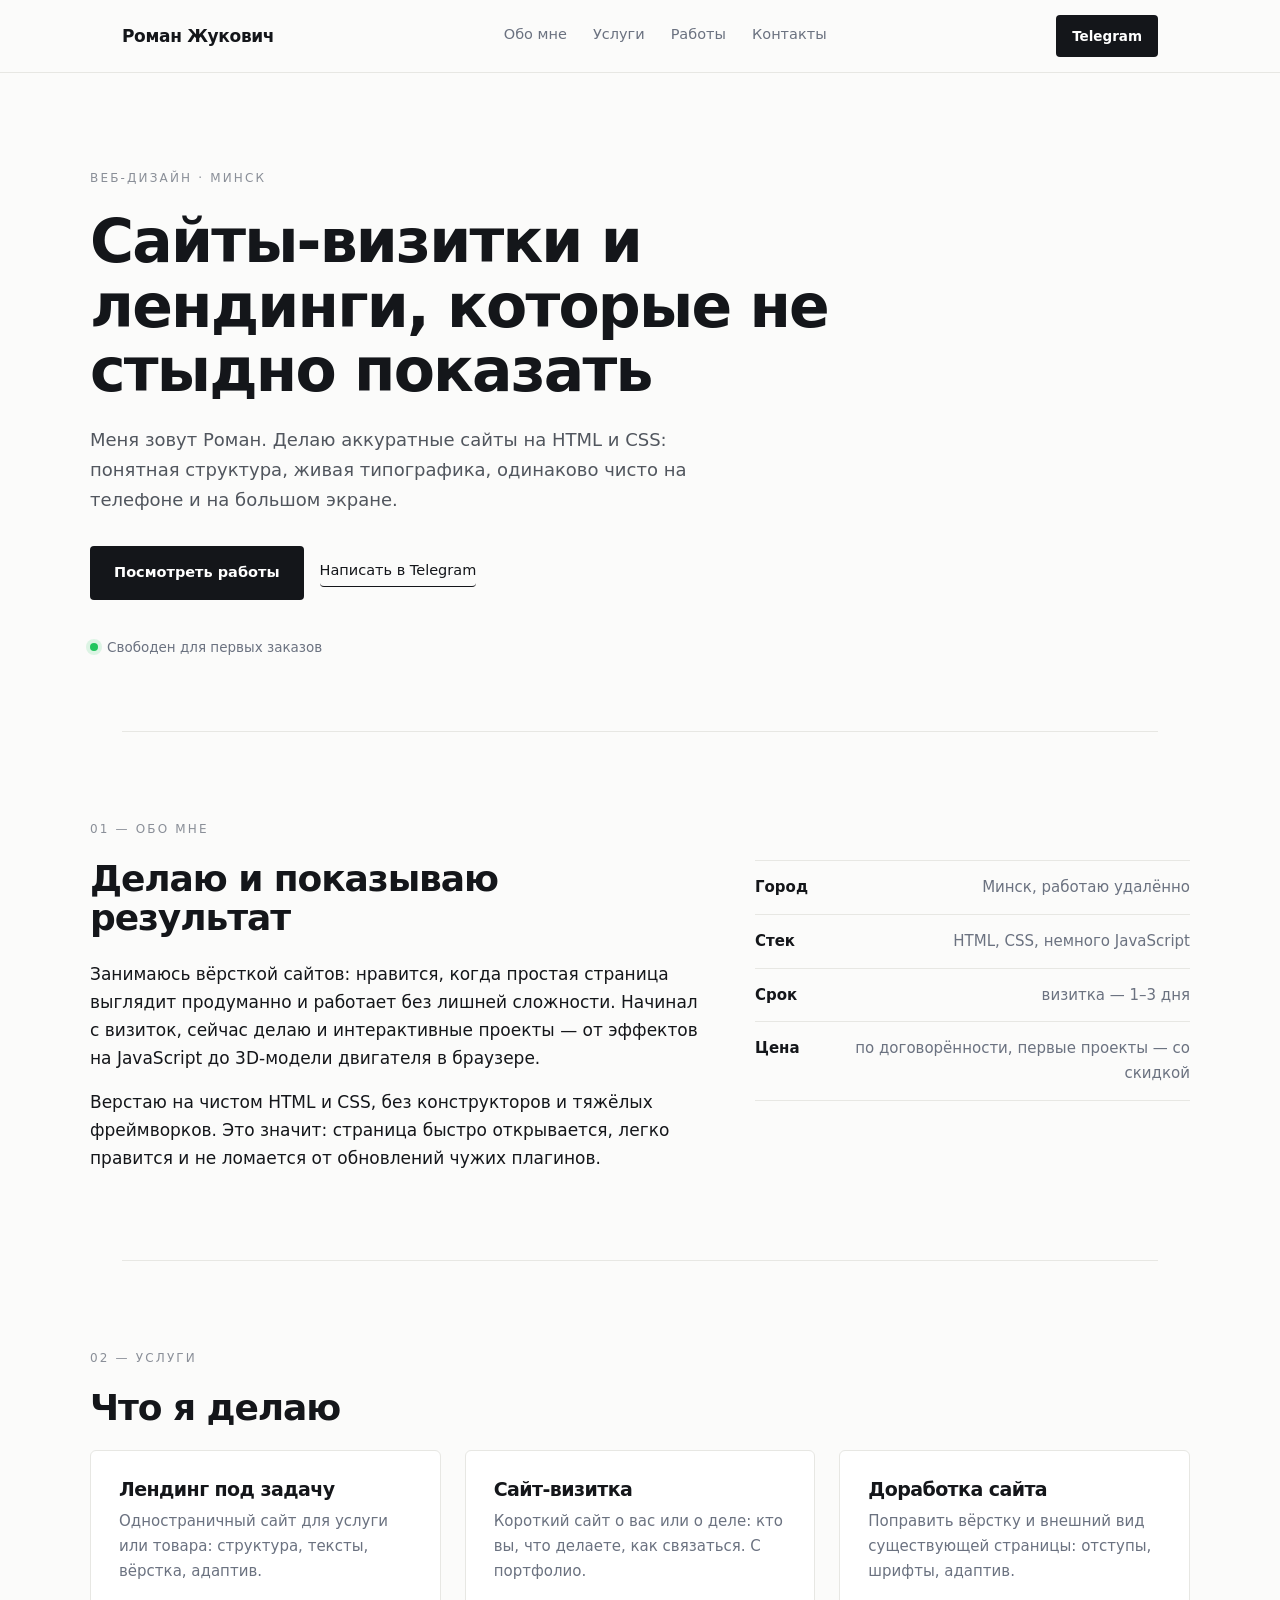
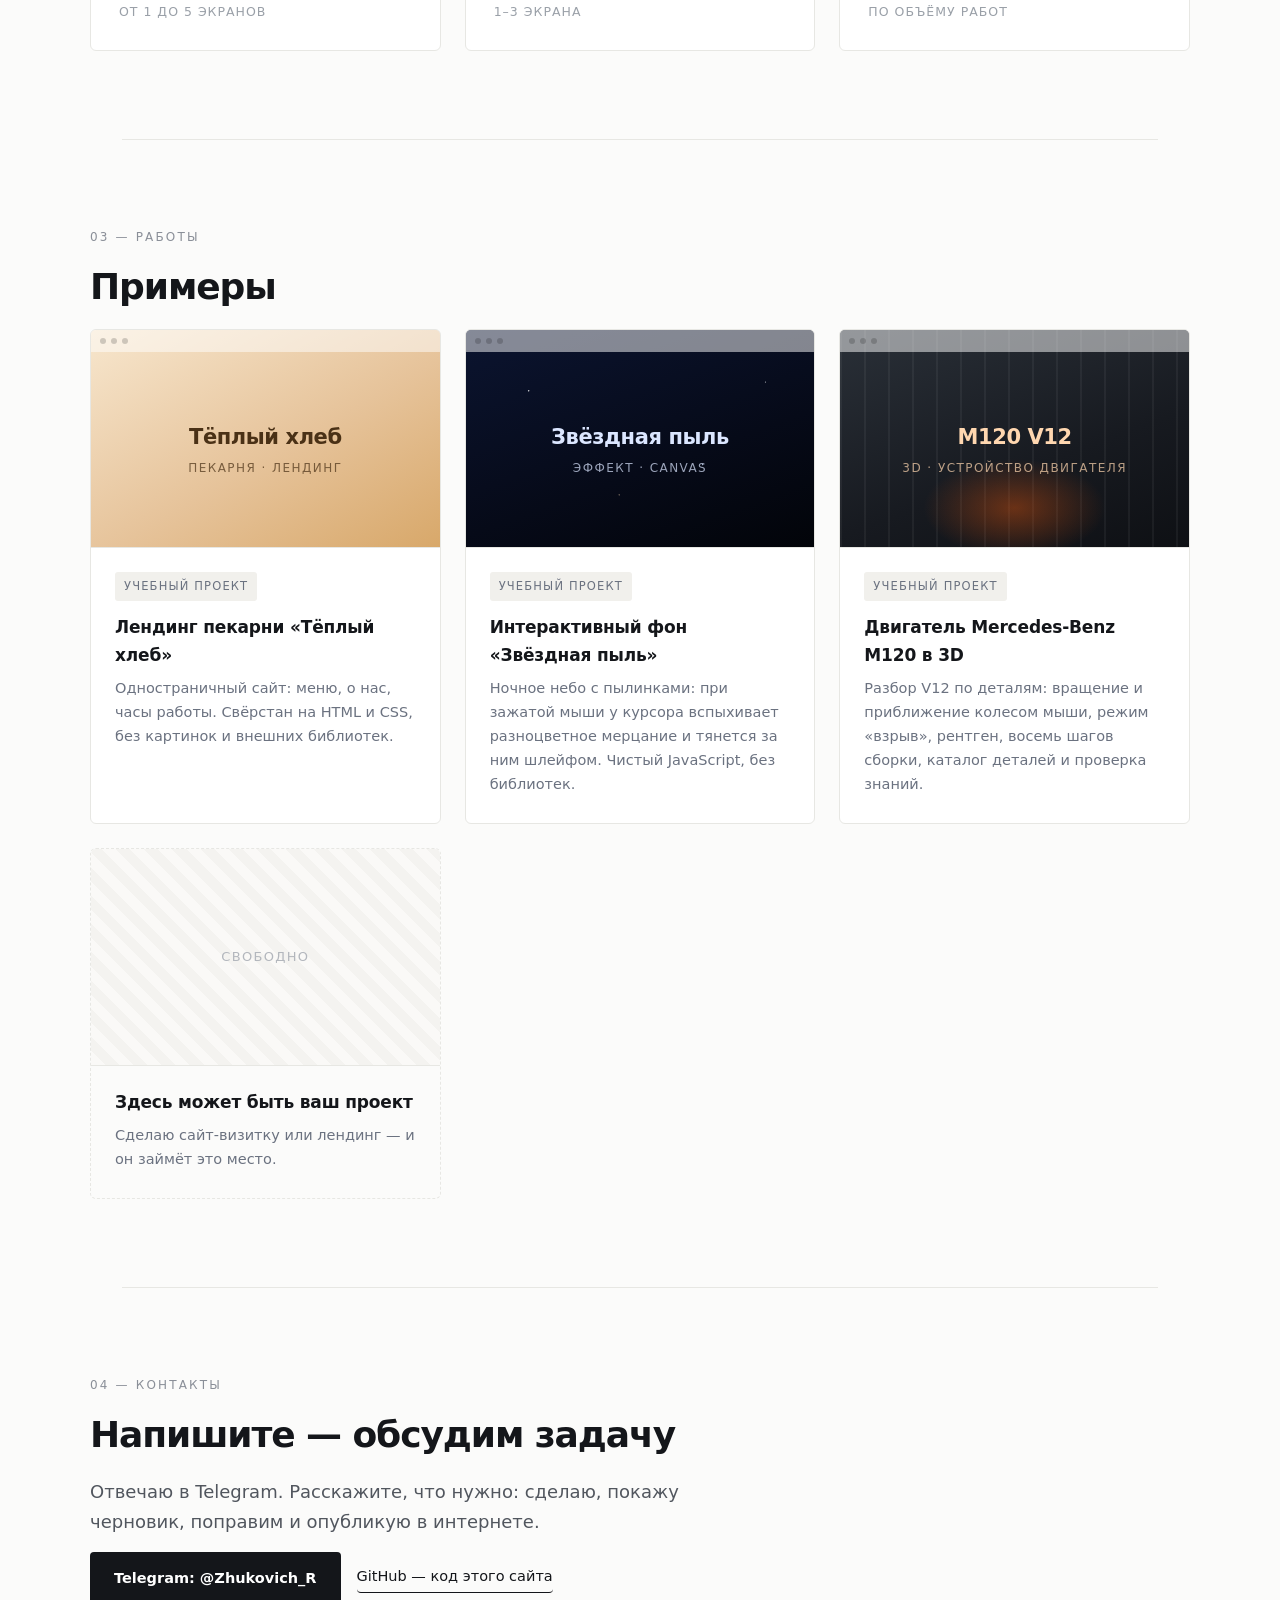
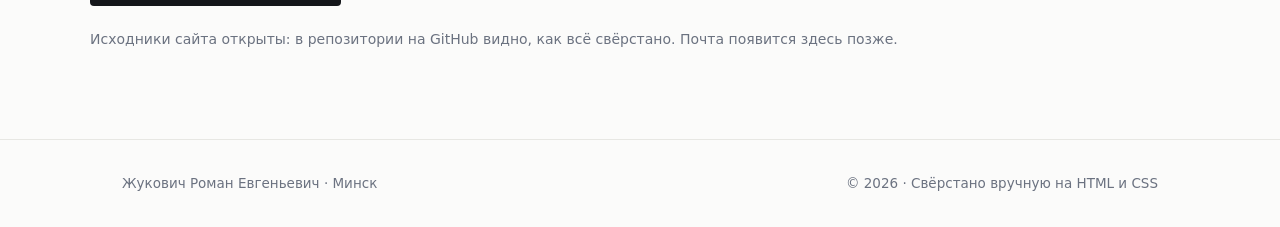
==== commit dae4cd85: "Мобильная версия: закрывающаяся панель у «Звёздной пыли», кнопки снятия деталей и кадр камеры по экр" ====
--- a/index.html
+++ b/index.html
@@ -53,10 +53,11 @@
 
     <div class="two-col">
       <div>
-        <h2>Учусь, делаю, показываю результат</h2>
+        <h2>Делаю и показываю результат</h2>
         <p>
-          Студент БНТУ, энергетический факультет. В веб пришёл из интереса к дизайну:
-          нравится, когда простая страница выглядит продуманно и работает без лишней сложности.
+          Занимаюсь вёрсткой сайтов: нравится, когда простая страница выглядит продуманно
+          и работает без лишней сложности. Начинал с визиток, сейчас делаю и интерактивные
+          проекты — от эффектов на JavaScript до 3D-модели двигателя в браузере.
         </p>
         <p>
           Верстаю на чистом HTML и CSS, без конструкторов и тяжёлых фреймворков.
